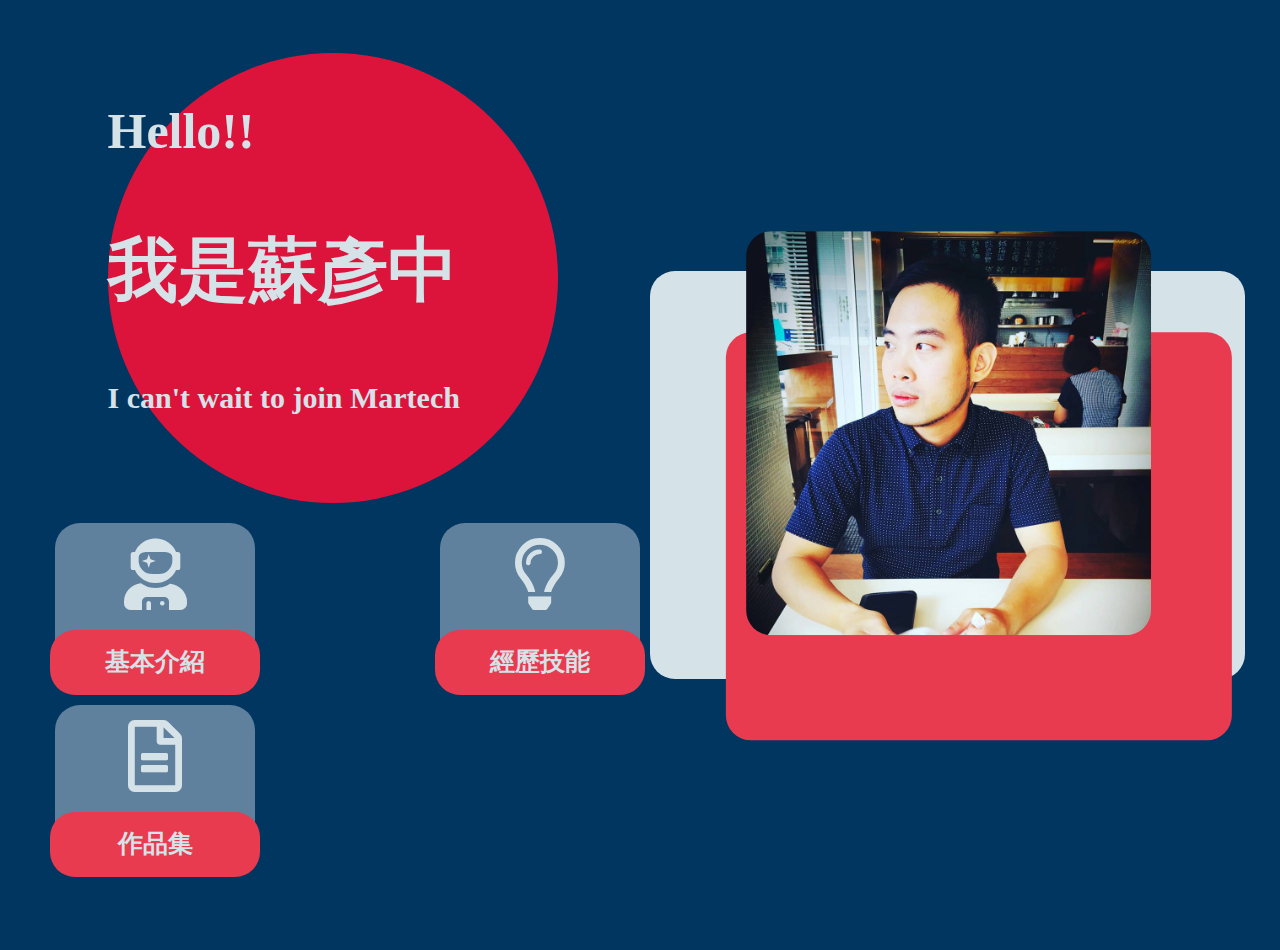
==== index.html @ 0f2e281d "first commit" ====
<!DOCTYPE html>
<html lang="en">
<head>
  <meta charset="UTF-8">
  <meta http-equiv="X-UA-Compatible" content="IE=edge">
  <meta name="viewport" content="width=device-width, initial-scale=1.0">
  <title>BrianSu</title>
  <link rel="stylesheet" href="./css/normalize.css">
  <link rel="stylesheet" href="./css/main.css">
  <link href="./css/fontawesome-free-5.15.3-web/css/all.css" rel="stylesheet">
</head>
<body class="bg_blue">
  <div class="index_wrap">
    <div class="section_intro">
      <div class="text_box">
        <div class="circle">
          <p class="fs-50">Hello!!</p>
          <p class="fs-70">我是蘇彥中</p>
          <p class="fs-30">I can't wait to join Martech</p>
        </div>  
      </div>
      <div class="text_card">
        <div class="card">
          <i class="fas fa-user-astronaut"></i>
          <div class="btn">
            <a href="./basic.html"><span>基本介紹</span></a>
          </div>
        </div>
        <div class="card">
          <i class="far fa-lightbulb"></i>
          <div class="btn">
            <a href="./skill.html"><span>經歷技能</span></a>  
          </div>
        </div>
        <div class="card">
          <i class="far fa-file-alt"></i>
          <div class="btn">
            <a href="./portfolio.html"><span>作品集</span></a>
          </div>
        </div>
      </div>
    </div>
    <div class="section_image">
      <div class="img_box">
        <div class="img_wrap">
          <div class="img_color_wrap">
            <img src="./image/main_image.jpg" alt="main image">
          </div>
        </div>
      </div>
    </div>
  </div>

</body>
</html>
---- css/main.css ----
.col {
  background-color: #E4205E;
  background-color: #1B1C48;
}
.col2 {
  background-color: #D5E2E8;
  background-color: #5F819D;
  background-color: #E83B4F;
  background-color: #9299B3;
  background-color: #013660;
}

.bg_blue {background-color:#013660;}
.bg_light {background-color: #D5E2E8;}
.bg_pink {background-color: #E83B4F;}
.bg_greenblue {background-color:#5F819D;}
.bg_grayblue {background-color: #9299B3;}


.fs-70 { font-size: 70px; }
.fs-50 { font-size: 50px; }
.fs-30 { font-size: 30px; }
.fs-25 { font-size: 25px; }

.index_wrap {
  height: 100vh;
  margin: 25px;
  display: flex;
  justify-content: center;
  align-items: center;
}
.section_image {
  width: 50%;
  display: flex;
  margin: 10px;
}
.index_wrap .img_wrap {
  width: 100%;
  background-color:#D5E2E8;
  border-radius: 25px;
}
.index_wrap .img_color_wrap {
  width: 85%;
  border-radius: 25px;
  background-color: #E83B4F;
  transform: translate(15%, 15%)
}
.index_wrap .img_wrap img {
  width: 80%;
  border-radius: 25px;
  transform: translate(5%, -25%)
}
.section_intro {
  width: 50%;
  margin: 10px;
}
.section_intro .text_box {
  width: 100%;
  display: flex;
  justify-content: center;
}
.section_intro .text_box .circle{
  width: 450px;
  height: 450px;
  border-radius: 50%;
  background-color: crimson;
}
.section_intro .text_box .circle p{
  font-weight: 600;
  color: #D5E2E8;
}
.section_intro .text_card {
  width: 100%;
  display: flex;
  justify-content: space-between;
  flex-wrap: wrap;
  margin: 15px;
}
.section_intro .text_card .card{
  width: 200px;
  display: flex;
  flex-direction:column;
  justify-content: center;
  align-items: center;
  margin: 5px;
  background-color: #5F819D;
  border-radius: 25px;
}
.section_intro .text_card .card i{
  font-size: 4.5rem;
  margin: 15px;
  color: #D5E2E8;
}
.section_intro .text_card .card .btn{
  width: 100%;
  height: 55px;
  display: flex;
  justify-content: center;
  align-items: center;
  background-color: #E83B4F;
  margin-top: 5px;
  padding: 5px;
  border-radius: 25px;
  cursor: pointer;
}
.section_intro .text_card .card .btn span {
  text-align: center;
  color: #D5E2E8;
  font-size: 25px;
  font-weight: 600;
}

/* basic page */
.basic_wrap {
  height: 100vh;
  margin: 25px;
  display: flex;
  flex-wrap: wrap;
  justify-content: space-evenly;
  align-items: center;
}
.basic_wrap .basic_section {
  width: 350px;
  border-radius: 25px;
}
.basic_wrap .basic_section .main_img_wrap {
  width : 100%;
  border-radius: 25px;
}
.basic_wrap .basic_section .main_img_wrap img{
  width : 100%;
  border-radius: 25px;
}
.basic_wrap .basic_section .img_wrap {
  width : 100%;
  border-radius: 25px;
  margin: 10px;
}
.basic_wrap .basic_section .img_wrap img {
  width : 90%;
  border-radius: 25px;
}
.basic_wrap .basic_section .btn_list{
  width: 300px;
  display: flex;
  justify-content: space-around;
  margin: 10px 5px;
}
.basic_wrap .basic_section .btn_list i{
  font-size: 40px;
  color: #E83B4F;
}
.basic_wrap .basic_section .btn_list .btn{
  height: 25px;
  display: flex;
  justify-content: center;
  align-items: center;
  background-color: #E83B4F;
  padding: 10px;
  border-radius: 10px;
  font-weight: 600;
  color: #D5E2E8;
  cursor: pointer;
}
.basic_wrap .basic_section .content p{
  color: #013660;
  font-size: 15px;
  font-weight: 600;
  text-align: center;
}
a {
  color: #D5E2E8;
  text-decoration: none;
  list-style: none;
}
/* skill page */
.skill_wrap {
  height: 100vh;
  margin: 25px;
  display: flex;
  flex-wrap: wrap;
  justify-content: space-evenly;
  align-items: center;
}

.skill_wrap .section {
  background-color: #D5E2E8;
  width: 350px;
  height: 600px;
  /* background-color: #E4205E; */
  display: flex;
  flex-direction: column;
  align-items: center;
  padding: 10px 5px;
  margin: 10px 0px;
  border-radius: 25px;
}
.skill_wrap .section i {
  color: #E83B4F;
}

.skill_wrap .section h2{
  display: flex;
  justify-content: center;
  align-items: center;
  text-align: center;
  color: #5F819D;
}

.skill_wrap .section .text_content {
  width: 300px;
  height: 300px;
  padding: 5px 10px;
  border-radius: 25px;
  font-size: 20px;
  color: #013660;
}
/* .skill_wrap .section .text_content p {
  font-weight: 600;
} */
.skill_wrap .section .btn_list{
  width: 300px;
  display: flex;
  justify-content: space-around;
  margin: 10px 5px;
}
.skill_wrap .section .btn_list i{
  font-size: 40px;
}
.skill_wrap .section .btn_list .btn{
  height: 25px;
  display: flex;
  justify-content: center;
  align-items: center;
  background-color: #E83B4F;
  padding: 10px;
  border-radius: 10px;
  font-weight: 600;
  color: #D5E2E8;
  cursor: pointer;
}

/* portfolio.html */
.portfolio_wrap {
  display: flex;
  flex-direction: column;
  justify-content: center;
  align-items: center;
}
.portfolio_wrap .section {
  width: 85%;
  padding: 10px 10px;
}
.portfolio_wrap .first {
  display: flex;
  flex-wrap: wrap;
}
.portfolio_wrap h1, h2 {
  margin: 0px 10px;
  color: #D5E2E8;
}
.portfolio_wrap .title{
  display: flex;
  justify-content: space-between;
  align-items: center;  
  flex-wrap: wrap;
  font-weight: 600;
  background-color: #D5E2E8;
  border-radius: 25px 25px 0px 0px;
}
.portfolio_wrap .title .project_title h3{
  cursor: pointer;
  color: #013660;
}
.portfolio_wrap .title .project_title h3:hover{
  color: #001036;
  transform: translate(0%, -5%)
} 
.portfolio_wrap .title .connect_to {
  cursor: pointer;
  color: #E83B4F;
}
.portfolio_wrap .info{ 
  display: flex;
  justify-content: space-evenly;
  align-items: center;
  flex-wrap: wrap;
  background-color: #ffffff;
  border-radius: 0px 0px 25px 25px;
}
.portfolio_wrap .info .content {
  width: 300px;
}
.portfolio_wrap .info .tag{
  display: flex;
}
.portfolio_wrap .info .tag .circle{
  width:50px;
  height: 50px;
  border-radius: 50%;
}
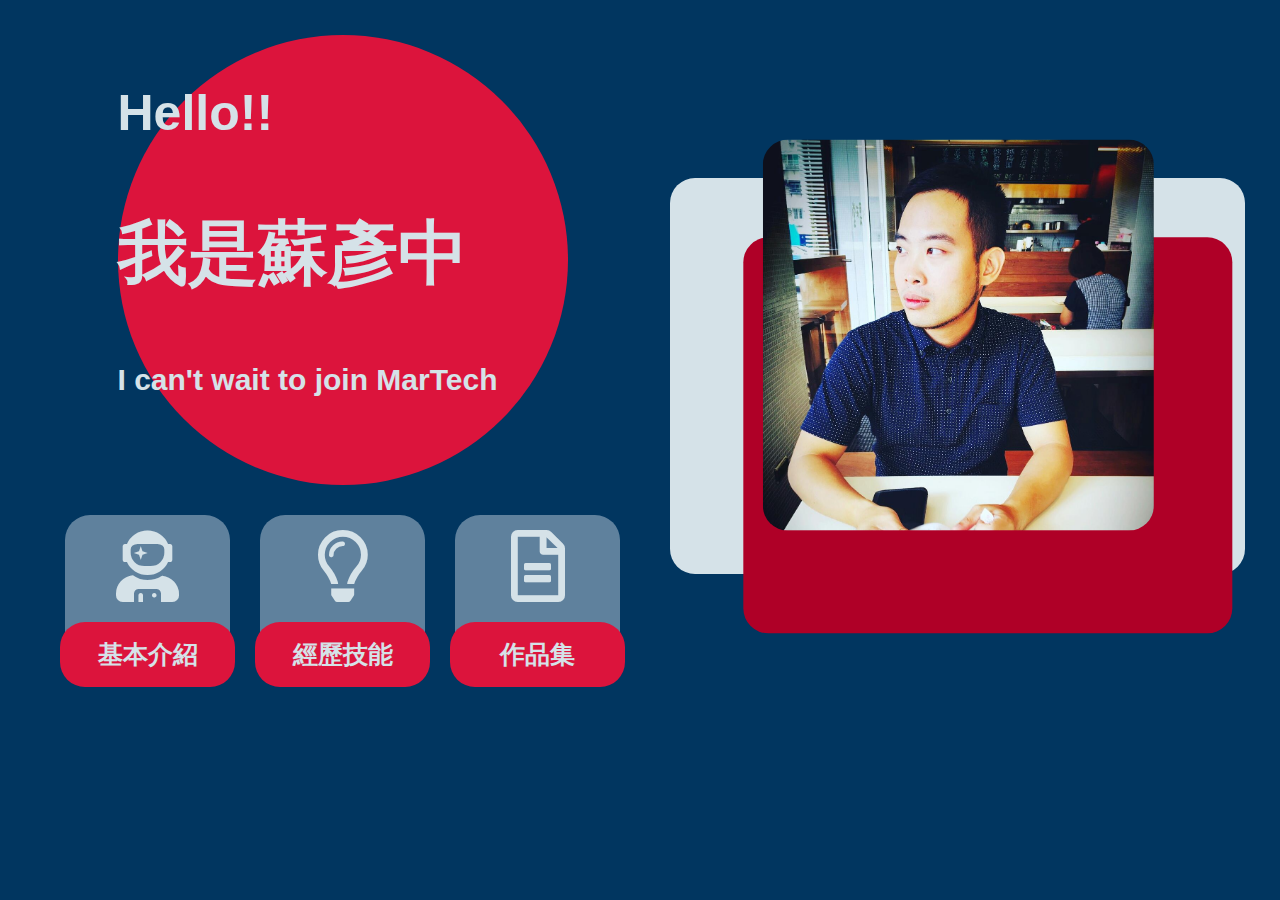
==== commit 3ca79eea: "RWD Animation" ====
--- a/index.html
+++ b/index.html
@@ -15,8 +15,8 @@
       <div class="text_box">
         <div class="circle">
           <p class="fs-50">Hello!!</p>
-          <p class="fs-70">我是蘇彥中</p>
-          <p class="fs-30">I can't wait to join Martech</p>
+          <p id="ani_name" class="fs-70">我是蘇彥中</p>
+          <p class="fs-30">I can't wait to join MarTech</p>
         </div>  
       </div>
       <div class="text_card">
@@ -44,7 +44,7 @@
       <div class="img_box">
         <div class="img_wrap">
           <div class="img_color_wrap">
-            <img src="./image/main_image.jpg" alt="main image">
+            <img src="./image/main.jpg" alt="main image">
           </div>
         </div>
       </div>
--- a/css/main.css
+++ b/css/main.css
@@ -1,7 +1,4 @@
-.col {
-  background-color: #E4205E;
-  background-color: #1B1C48;
-}
+
 .col2 {
   background-color: #D5E2E8;
   background-color: #5F819D;
@@ -10,6 +7,10 @@
   background-color: #013660;
 }
 
+body {
+  font-family: Arial, Helvetica, sans-serif;
+}
+
 .bg_blue {background-color:#013660;}
 .bg_light {background-color: #D5E2E8;}
 .bg_pink {background-color: #E83B4F;}
@@ -22,8 +23,12 @@
 .fs-30 { font-size: 30px; }
 .fs-25 { font-size: 25px; }
 
+.dis-none { display: none; }
+.dis-flx { display:flex; }
+
+
 .index_wrap {
-  height: 100vh;
+  /* height: 100vh; */
   margin: 25px;
   display: flex;
   justify-content: center;
@@ -42,13 +47,22 @@
 .index_wrap .img_color_wrap {
   width: 85%;
   border-radius: 25px;
-  background-color: #E83B4F;
+  background-color: #af0027;
   transform: translate(15%, 15%)
+}
+.index_wrap .img_color_wrap:hover {
+  background-color:#E83B4F;  
 }
 .index_wrap .img_wrap img {
   width: 80%;
   border-radius: 25px;
   transform: translate(5%, -25%)
+}
+.index_wrap .img_color_wrap p{
+  text-align: center;
+  font-size: 25px;
+  color:#D5E2E8;
+  transform: translate(-5%, -55%)
 }
 .section_intro {
   width: 50%;
@@ -65,15 +79,27 @@
   border-radius: 50%;
   background-color: crimson;
 }
+
+/* 動畫 */
+#ani_name{
+  position: relative;
+  animation-name: runningName;
+  animation-timing-function:linear;
+  animation-duration: 5s;
+  animation-iteration-count: infinite;
+}
+@keyframes runningName {
+  0%   {left:0px;}
+  50%  {left:20px;}
+  100% {left:0px;}
+}
 .section_intro .text_box .circle p{
   font-weight: 600;
   color: #D5E2E8;
 }
 .section_intro .text_card {
-  width: 100%;
-  display: flex;
-  justify-content: space-between;
-  flex-wrap: wrap;
+  display: flex;
+  justify-content: center;
   margin: 15px;
 }
 .section_intro .text_card .card{
@@ -82,9 +108,12 @@
   flex-direction:column;
   justify-content: center;
   align-items: center;
-  margin: 5px;
+  margin: 15px;
   background-color: #5F819D;
   border-radius: 25px;
+}
+.section_intro .text_card .card:hover {
+  background-color:#E83B4F;
 }
 .section_intro .text_card .card i{
   font-size: 4.5rem;
@@ -97,7 +126,7 @@
   display: flex;
   justify-content: center;
   align-items: center;
-  background-color: #E83B4F;
+  background-color: crimson;
   margin-top: 5px;
   padding: 5px;
   border-radius: 25px;
@@ -109,7 +138,6 @@
   font-size: 25px;
   font-weight: 600;
 }
-
 /* basic page */
 .basic_wrap {
   height: 100vh;
@@ -149,6 +177,15 @@
 .basic_wrap .basic_section .btn_list i{
   font-size: 40px;
   color: #E83B4F;
+  /* 動畫3 */
+  position: relative;
+  animation: spinPointer 2s infinite;
+  animation-timing-function: linear;
+}
+@keyframes spinPointer {
+  0% {left: 0px;}
+  50% {left: 15px;}
+  100% {left: 0px;}
 }
 .basic_wrap .basic_section .btn_list .btn{
   height: 25px;
@@ -161,6 +198,11 @@
   font-weight: 600;
   color: #D5E2E8;
   cursor: pointer;
+  transition: 0.5s linear;
+}
+.basic_wrap .basic_section .btn_list .btn:hover{
+  transform: translateY(-15%);
+  /* transition: 0.5s linear; */
 }
 .basic_wrap .basic_section .content p{
   color: #013660;
@@ -169,6 +211,8 @@
   text-align: center;
 }
 a {
+  width: 100%;
+  text-align: center;
   color: #D5E2E8;
   text-decoration: none;
   list-style: none;
@@ -182,12 +226,10 @@
   justify-content: space-evenly;
   align-items: center;
 }
-
 .skill_wrap .section {
   background-color: #D5E2E8;
   width: 350px;
   height: 600px;
-  /* background-color: #E4205E; */
   display: flex;
   flex-direction: column;
   align-items: center;
@@ -198,26 +240,40 @@
 .skill_wrap .section i {
   color: #E83B4F;
 }
-
 .skill_wrap .section h2{
   display: flex;
   justify-content: center;
   align-items: center;
   text-align: center;
+  margin: 20px;
   color: #5F819D;
 }
-
 .skill_wrap .section .text_content {
-  width: 300px;
-  height: 300px;
+  display: flex;
+  flex-direction: column;
   padding: 5px 10px;
   border-radius: 25px;
   font-size: 20px;
   color: #013660;
-}
-/* .skill_wrap .section .text_content p {
-  font-weight: 600;
-} */
+  line-height: 1.8rem;
+}
+.skill_circle{
+  display: flex;
+}
+.skill_circle .circle{
+  width:50px;
+  height: 50px;
+  border-radius: 50%;
+  display: flex;
+  justify-content: center;
+  align-items: center;
+}
+.skill_circle .circle span{
+  font-weight: 600;
+  color: #ffffff;
+}
+
+
 .skill_wrap .section .btn_list{
   width: 300px;
   display: flex;
@@ -238,6 +294,10 @@
   font-weight: 600;
   color: #D5E2E8;
   cursor: pointer;
+  transition: 0.5s linear;
+}
+.skill_wrap .section .btn_list .btn:hover{
+  transform: translateY(-15%);
 }
 
 /* portfolio.html */
@@ -247,18 +307,55 @@
   justify-content: center;
   align-items: center;
 }
+.portfolio_wrap .board {
+  width: 100%;
+  display: flex;
+  flex-direction: column;
+  justify-content: center;
+  align-items: center;
+  margin: 15px 0px;
+}
 .portfolio_wrap .section {
   width: 85%;
-  padding: 10px 10px;
 }
 .portfolio_wrap .first {
   display: flex;
   flex-wrap: wrap;
+  justify-content: space-between;
+  margin: 15px 0px;
 }
 .portfolio_wrap h1, h2 {
   margin: 0px 10px;
   color: #D5E2E8;
 }
+
+.portfolio_wrap .first .btn_list{
+  width: 300px;
+  display: flex;
+  justify-content: space-around;
+  margin: 10px 5px;
+}
+.portfolio_wrap .first .btn_list i{
+  font-size: 40px;
+  color: #E83B4F;
+}
+.portfolio_wrap .first .btn_list .btn{
+  height: 25px;
+  display: flex;
+  justify-content: center;
+  align-items: center;
+  background-color: #E83B4F;
+  padding: 10px;
+  border-radius: 10px;
+  font-weight: 600;
+  color: #D5E2E8;
+  cursor: pointer;
+    transition: 0.5s linear;
+}
+.portfolio_wrap .first .btn_list .btn:hover{
+  transform: translateY(-15%);
+}
+
 .portfolio_wrap .title{
   display: flex;
   justify-content: space-between;
@@ -266,37 +363,126 @@
   flex-wrap: wrap;
   font-weight: 600;
   background-color: #D5E2E8;
-  border-radius: 25px 25px 0px 0px;
+  /* 收合狀態 */
+  border-radius: 25px;
+}
+.portfolio_wrap .title .project_title {
+  display: flex;
+  flex-wrap: wrap;
+  align-items: center;
+  padding: 15px 10px;
 }
 .portfolio_wrap .title .project_title h3{
-  cursor: pointer;
   color: #013660;
 }
-.portfolio_wrap .title .project_title h3:hover{
+.portfolio_wrap .title .project_title .open{
+  margin: 0px 15px;
+  font-size: 20px;
+  color: #3d5f8e;
+}
+.portfolio_wrap .title .project_title .open:hover{
   color: #001036;
+  cursor: pointer;
   transform: translate(0%, -5%)
-} 
+}
 .portfolio_wrap .title .connect_to {
-  cursor: pointer;
   color: #E83B4F;
-}
-.portfolio_wrap .info{ 
-  display: flex;
-  justify-content: space-evenly;
-  align-items: center;
-  flex-wrap: wrap;
+  padding: 10px 10px;
+}
+.portfolio_wrap .title .connect_to a{
+  cursor: pointer;
+}
+.portfolio_wrap .title .connect_to span {
+  color: #E83B4F;
+}
+.portfolio_wrap .info {
+  flex-direction: column;
   background-color: #ffffff;
   border-radius: 0px 0px 25px 25px;
-}
+  margin-bottom: 25px;
+}
+.portfolio_wrap .info .content_wrap{ 
+  display: flex;
+  justify-content: space-evenly;
+  flex-wrap: wrap;
+}
+.portfolio_wrap .info .close {
+ display: flex;
+ justify-content: center;
+ background-color: #D5E2E8;
+ border-radius: 0px 0px 25px 25px;
+ padding: 10px 0px;
+
+ font-weight: 600;
+ font-size: 20px;
+ color: #001036;
+ cursor: pointer;
+}
+
 .portfolio_wrap .info .content {
   width: 300px;
+  line-height: 1.8rem;
+  margin: 10px 0px;
 }
 .portfolio_wrap .info .tag{
   display: flex;
+  justify-content: center;
+  align-items: center;
 }
 .portfolio_wrap .info .tag .circle{
   width:50px;
   height: 50px;
   border-radius: 50%;
-}
-
+  display: flex;
+  justify-content: center;
+  align-items: center;
+}
+.portfolio_wrap .info .tag .circle span{
+  font-weight: 600;
+  color: #ffffff;
+}
+.portfolio_wrap .info .content .spotlight i{
+  font-size: 15px;
+  font-weight: 600;
+  color: #013660;
+}
+.portfolio_wrap .info .content .spotlight span{
+  font-weight: 600;
+  margin-left: 5px;
+}
+
+@media (max-width: 959px) {
+  /* index.html */
+  .index_wrap {
+    flex-direction: column-reverse
+  }
+  .section_image {
+    width: 60%;
+    margin: 50px;
+  }
+  .section_intro {
+    width: 100%;
+  }
+  /* portfolio.html */
+  .portfolio_wrap .title{
+    display: flex;
+    justify-content: space-between;
+    align-items: center;  
+    flex-wrap: wrap;
+    flex-direction: column;
+  }
+
+}
+@media (max-width: 759px) {
+
+}
+@media (max-width: 480px) {
+  .section_intro .text_box .circle {
+    width: 350px;
+    height: 350px;
+  }
+  .section_intro .text_card {
+    flex-wrap: wrap;
+    margin-top: 120px;
+  }
+}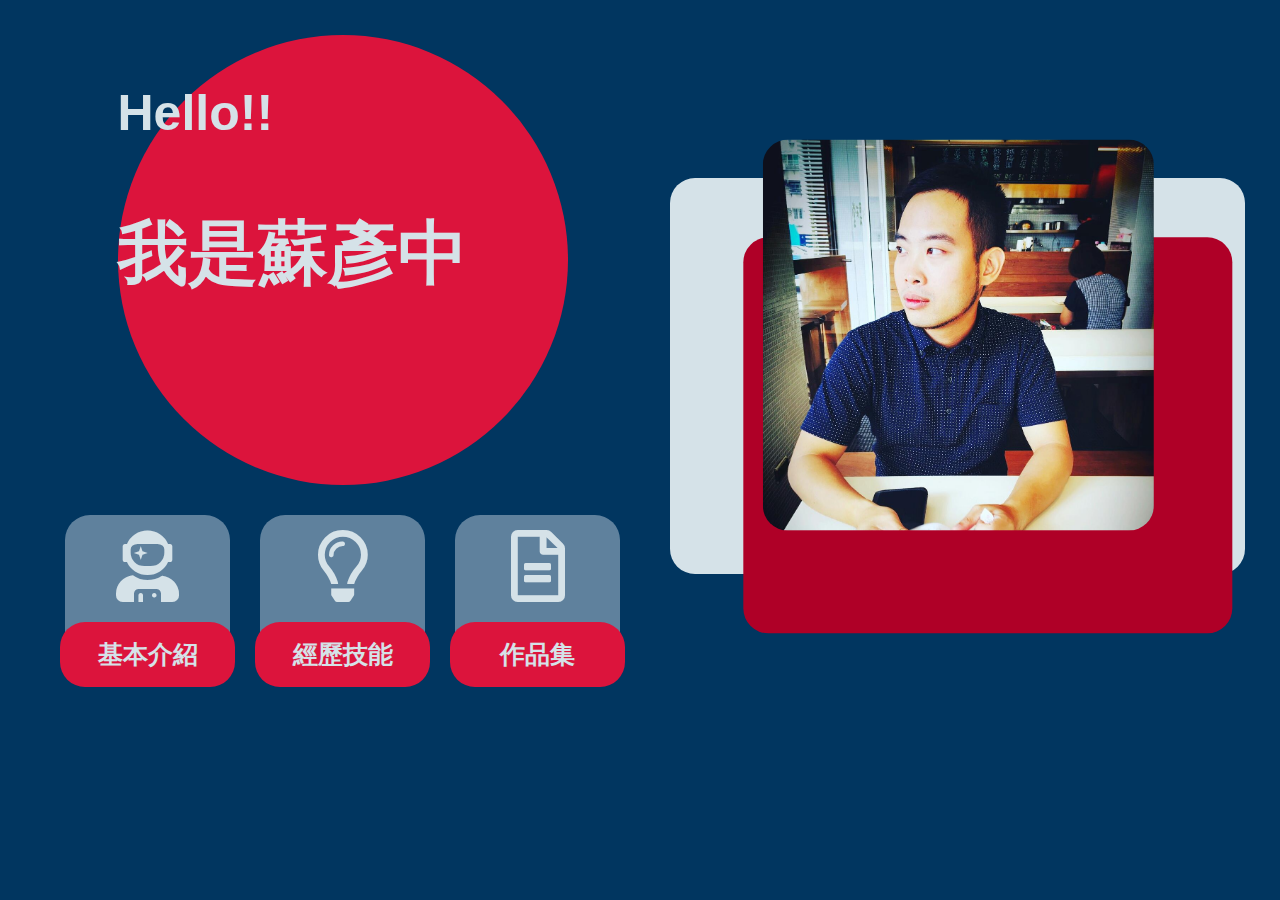
==== commit 456082a5: "index 文字輪播" ====
--- a/index.html
+++ b/index.html
@@ -8,16 +8,43 @@
   <link rel="stylesheet" href="./css/normalize.css">
   <link rel="stylesheet" href="./css/main.css">
   <link href="./css/fontawesome-free-5.15.3-web/css/all.css" rel="stylesheet">
+  <!-- Google Tag Manager -->
+  <script>(function(w,d,s,l,i){w[l]=w[l]||[];w[l].push({'gtm.start':
+  new Date().getTime(),event:'gtm.js'});var f=d.getElementsByTagName(s)[0],
+  j=d.createElement(s),dl=l!='dataLayer'?'&l='+l:'';j.async=true;j.src=
+  'https://www.googletagmanager.com/gtm.js?id='+i+dl;f.parentNode.insertBefore(j,f);
+  })(window,document,'script','dataLayer','GTM-PTK8T7N');</script>
+  <!-- End Google Tag Manager -->    
+  <!-- Global site tag (gtag.js) - Google Analytics -->
+  <script async src="https://www.googletagmanager.com/gtag/js?id=G-W89VW5TWK4"></script>
+  <script>
+    window.dataLayer = window.dataLayer || [];
+    function gtag(){dataLayer.push(arguments);}
+    gtag('js', new Date());
+
+    gtag('config', 'G-W89VW5TWK4');
+  </script>
 </head>
 <body class="bg_blue">
+  <!-- Google Tag Manager (noscript) -->
+  <noscript><iframe src="https://www.googletagmanager.com/ns.html?id=GTM-PTK8T7N"
+  height="0" width="0" style="display:none;visibility:hidden"></iframe></noscript>
+  <!-- End Google Tag Manager (noscript) -->
   <div class="index_wrap">
     <div class="section_intro">
       <div class="text_box">
         <div class="circle">
           <p class="fs-50">Hello!!</p>
           <p id="ani_name" class="fs-70">我是蘇彥中</p>
-          <p class="fs-30">I can't wait to join MarTech</p>
-        </div>  
+          <div class="words">
+            <span>等不及加入MarTech</span>
+            <span>目標成為行銷專業人才</span>
+            <span>I can't wait to join MarTech</span>
+            <span>マーケティングになりたい</span>
+            <span>よろしく！！</span>
+            <span>快看看更多關於我的資訊</span>
+          </div>
+        </div>
       </div>
       <div class="text_card">
         <div class="card">
--- a/css/main.css
+++ b/css/main.css
@@ -53,6 +53,7 @@
 .index_wrap .img_color_wrap:hover {
   background-color:#E83B4F;  
 }
+
 .index_wrap .img_wrap img {
   width: 80%;
   border-radius: 25px;
@@ -78,6 +79,47 @@
   height: 450px;
   border-radius: 50%;
   background-color: crimson;
+}
+/* 文字輪播 */
+.index_wrap .words {
+  font-size: 35px;
+  font-weight: 600;
+  color: #D5E2E8;
+}
+.index_wrap .words span {
+  position: absolute;
+  opacity: 0;
+  animation: animate 12s linear infinite;
+  color: #D5E2E8;
+  white-space: nowrap;
+}
+.index_wrap .words span:nth-child(2) {animation-delay: 2s;}
+.index_wrap .words span:nth-child(3) {animation-delay: 4s;}
+.index_wrap .words span:nth-child(4) {animation-delay: 6s;}
+.index_wrap .words span:nth-child(5) {animation-delay: 8s;}
+.index_wrap .words span:nth-child(6) {animation-delay: 10s;}
+
+@keyframes animate {
+  0% {
+      opacity: 0;
+      transform: translateY(-50px);
+  }
+  2% {
+      opacity: 1;
+      transform: translateY(0);
+  }
+  10% {
+      opacity: 1;
+      transform: translateY(0);
+  }
+  12% {
+      opacity: 0;
+      transform: translateY(50px);
+  }
+  100% {
+      opacity: 0;
+      transform: translateY(50px);
+  }
 }
 
 /* 動畫 */
@@ -90,7 +132,7 @@
 }
 @keyframes runningName {
   0%   {left:0px;}
-  50%  {left:20px;}
+  50%  {left:10px;}
   100% {left:0px;}
 }
 .section_intro .text_box .circle p{
@@ -119,6 +161,10 @@
   font-size: 4.5rem;
   margin: 15px;
   color: #D5E2E8;
+  transition: 0.70s;
+}
+.section_intro .text_card .card i:hover{
+  transform: rotate(15deg);
 }
 .section_intro .text_card .card .btn{
   width: 100%;
@@ -233,6 +279,7 @@
   display: flex;
   flex-direction: column;
   align-items: center;
+  justify-content: space-evenly;
   padding: 10px 5px;
   margin: 10px 0px;
   border-radius: 25px;
@@ -245,12 +292,13 @@
   justify-content: center;
   align-items: center;
   text-align: center;
-  margin: 20px;
+  margin-top: 20px;
   color: #5F819D;
 }
 .skill_wrap .section .text_content {
   display: flex;
   flex-direction: column;
+  justify-content: center;
   padding: 5px 10px;
   border-radius: 25px;
   font-size: 20px;
@@ -456,8 +504,12 @@
   .index_wrap {
     flex-direction: column-reverse
   }
+  .section_intro {
+    width: 100%;
+    margin-top: 50px;
+  }
   .section_image {
-    width: 60%;
+    width: 90%;
     margin: 50px;
   }
   .section_intro {
@@ -474,9 +526,15 @@
 
 }
 @media (max-width: 759px) {
-
+  .index_wrap .words {
+    font-size: 30px;
+  }
 }
 @media (max-width: 480px) {
+  #ani_name{font-size: 45px;}
+  .index_wrap .words {
+    font-size: 25px;
+  }
   .section_intro .text_box .circle {
     width: 350px;
     height: 350px;
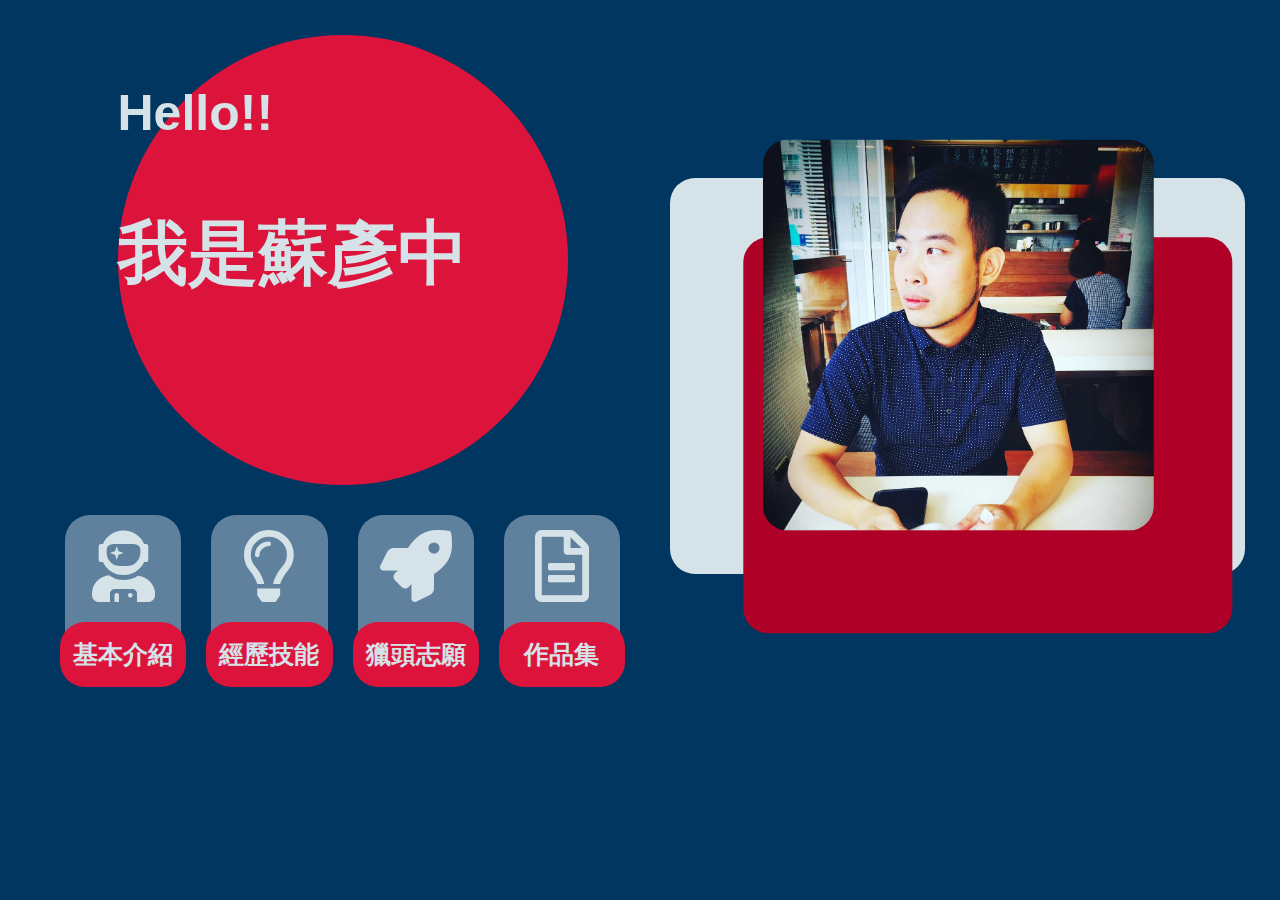
==== commit 28e11061: "headhunter finish" ====
--- a/index.html
+++ b/index.html
@@ -37,10 +37,8 @@
           <p class="fs-50">Hello!!</p>
           <p id="ani_name" class="fs-70">我是蘇彥中</p>
           <div class="words">
-            <span>等不及加入MarTech</span>
-            <span>目標成為行銷專業人才</span>
-            <span>I can't wait to join MarTech</span>
-            <span>マーケティングになりたい</span>
+            <span>I can't wait to be a headhunter</span>
+            <span>ヘッドハンターを目指して進む</span>
             <span>よろしく！！</span>
             <span>快看看更多關於我的資訊</span>
           </div>
@@ -57,6 +55,12 @@
           <i class="far fa-lightbulb"></i>
           <div class="btn">
             <a href="./skill.html"><span>經歷技能</span></a>  
+          </div>
+        </div>
+        <div class="card">
+          <i class="fas fa-rocket"></i>
+          <div class="btn">
+            <a href="./headhunter.html"><span>獵頭志願</span></a>  
           </div>
         </div>
         <div class="card">
--- a/css/main.css
+++ b/css/main.css
@@ -215,7 +215,7 @@
   border-radius: 25px;
 }
 .basic_wrap .basic_section .btn_list{
-  width: 300px;
+  width: 350px;
   display: flex;
   justify-content: space-around;
   margin: 10px 5px;
@@ -323,7 +323,7 @@
 
 
 .skill_wrap .section .btn_list{
-  width: 300px;
+  width: 350px;
   display: flex;
   justify-content: space-around;
   margin: 10px 5px;
@@ -347,7 +347,97 @@
 .skill_wrap .section .btn_list .btn:hover{
   transform: translateY(-15%);
 }
-
+/* headhunter page */
+.kill_wrap {
+  margin: 25px;
+  flex-wrap: wrap;
+  justify-content: space-evenly;
+  align-items: center;
+}
+.kill_wrap .section_title{
+  display: flex;
+  align-items: center;
+}
+.kill_wrap .section {
+  background-color: #D5E2E8;
+  width: 100%;
+  display: flex;
+  flex-direction: column;
+  /* align-items: center; */
+  justify-content: space-evenly;
+  padding: 10px 5px;
+  margin: 10px 0px;
+  border-radius: 25px;
+}
+.kill_wrap .section i {
+  color:  #E83B4F;
+}
+.kill_wrap .section h2{
+  margin: 0;
+  color: #001036;
+}
+ 
+.kill_wrap .section h4{
+  margin: 0;
+  color: #5F819D;
+}
+
+.kill_wrap .section .text_content {
+  display: flex;
+  flex-direction: column;
+  justify-content: center;
+  padding: 5px 10px;
+  border-radius: 25px;
+  font-size: 20px;
+  color: #013660;
+  line-height: 1.8rem;
+}
+.kill_wrap .section .text_content p{
+  margin: 0;
+}
+
+.kill_circle{
+  display: flex;
+}
+.kill_circle .circle{
+  width:50px;
+  height: 50px;
+  border-radius: 50%;
+  display: flex;
+  justify-content: center;
+  align-items: center;
+}
+.kill_circle .circle span{
+  font-weight: 600;
+  color: #ffffff;
+}
+
+
+.kill_wrap .section .btn_list{
+  width: 350px;
+  display: flex;
+  justify-content: space-around;
+  margin: 10px 5px;
+}
+.kill_wrap .section .btn_list i{
+  font-size: 40px;
+}
+.kill_wrap .section .btn_list .btn{
+  height: 25px;
+  display: flex;
+  justify-content: center;
+  align-items: center;
+  background-color: #E83B4F;
+  padding: 10px;
+  border-radius: 10px;
+  font-weight: 600;
+  color: #D5E2E8;
+  cursor: pointer;
+  transition: 0.5s linear;
+}
+.kill_wrap .section .btn_list .btn:hover{
+  transform: translateY(-15%);
+}
 /* portfolio.html */
 .portfolio_wrap {
   display: flex;
@@ -378,7 +468,7 @@
 }
 
 .portfolio_wrap .first .btn_list{
-  width: 300px;
+  width: 350px;
   display: flex;
   justify-content: space-around;
   margin: 10px 5px;
